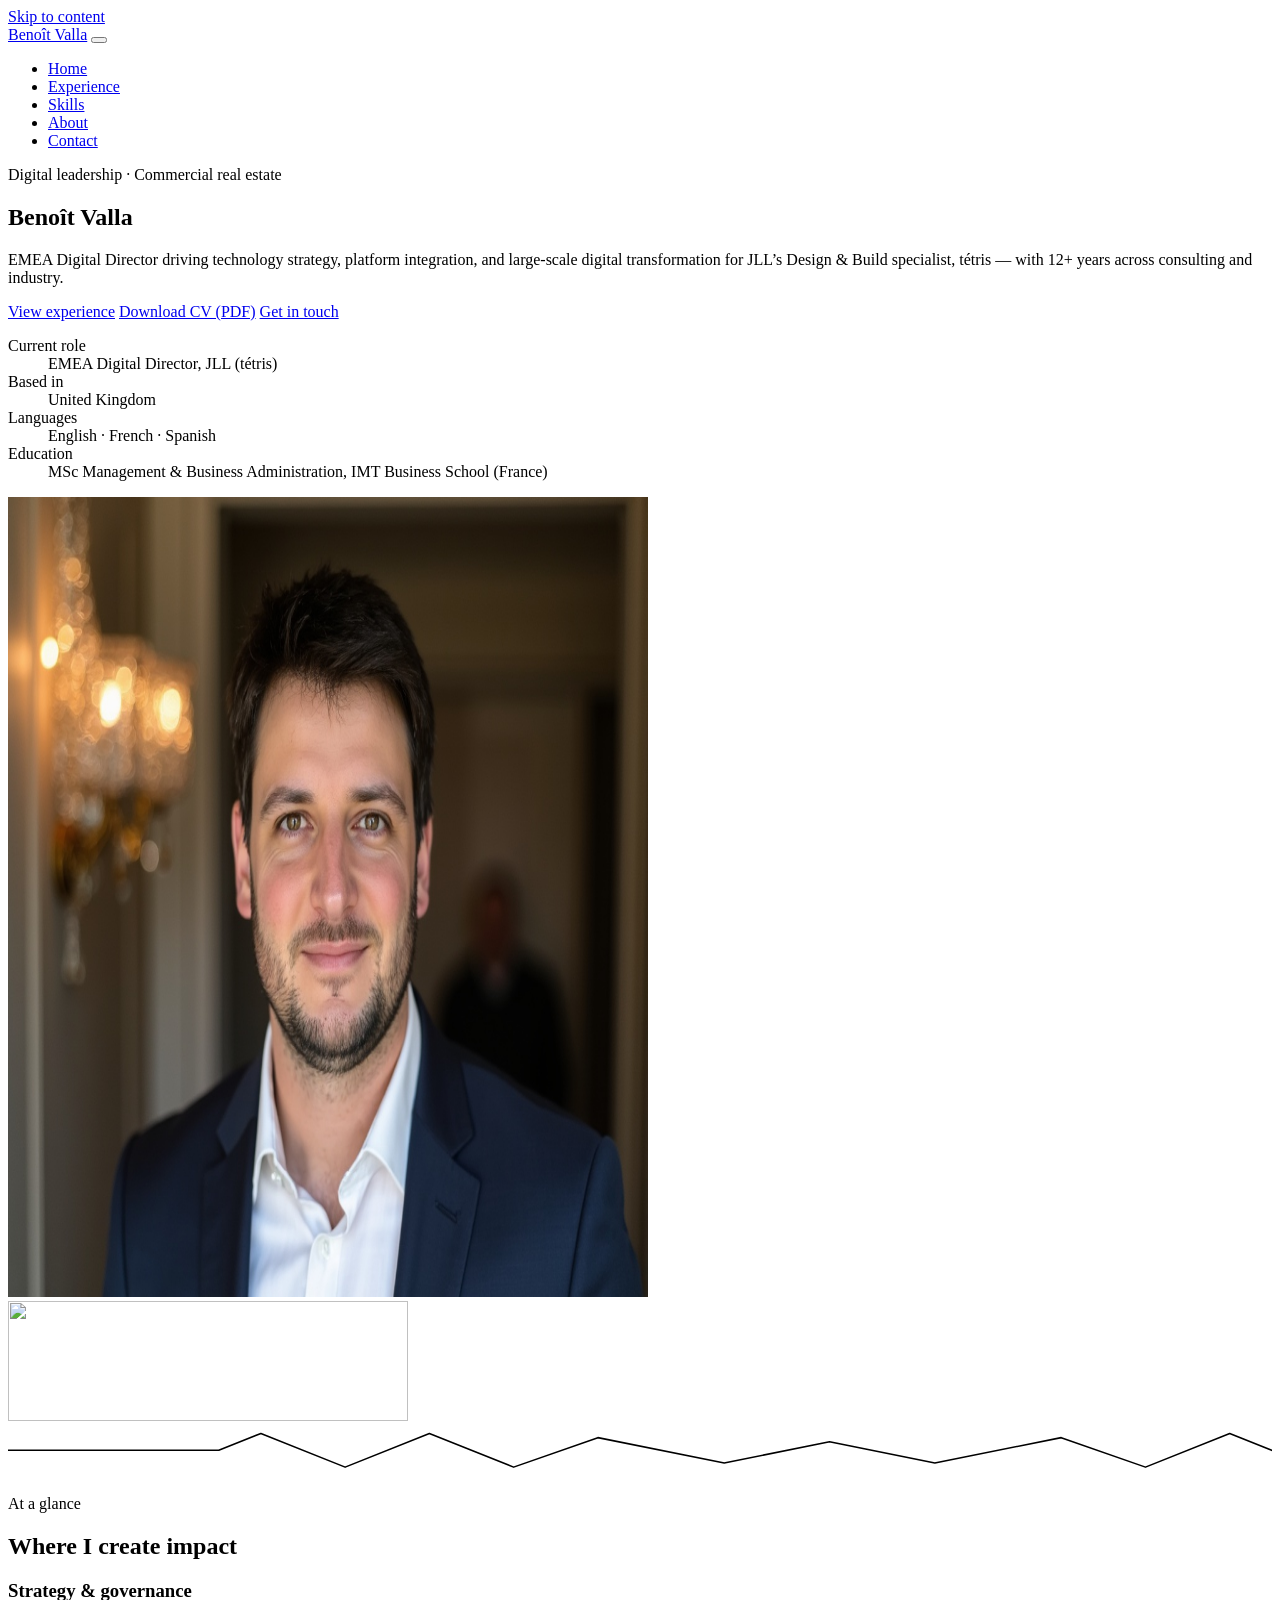
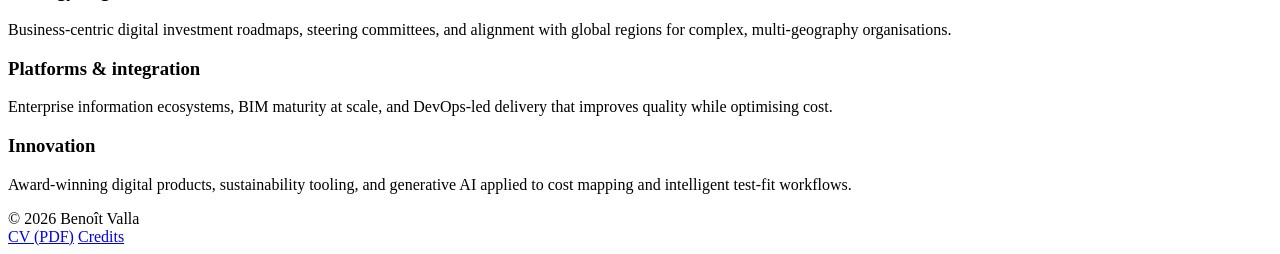
==== index.html @ 5959d17b "Add files via upload" ====
<!DOCTYPE html>
<html lang="en">
  <head>
    <meta charset="utf-8" />
    <meta name="viewport" content="width=device-width, initial-scale=1" />
    <title>Benoît Valla — EMEA Digital Director &amp; technology leader</title>
    <meta
      name="description"
      content="Senior digital transformation and technology leader. EMEA Digital Director at JLL (tétris). Strategy, BIM, GenAI, and enterprise programmes."
    />
    <link rel="preconnect" href="https://fonts.googleapis.com" />
    <link rel="preconnect" href="https://fonts.gstatic.com" crossorigin />
    <link
      href="https://fonts.googleapis.com/css2?family=Fraunces:opsz,wght@9..144,500;9..144,600&amp;family=Outfit:wght@400;500;600;700&amp;display=swap"
      rel="stylesheet"
    />
    <link rel="stylesheet" href="css/styles.css" />
  </head>
  <body>
    <a class="skip-link" href="#main">Skip to content</a>
    <header class="site-header">
      <div class="header-inner">
        <a class="logo" href="index.html">Benoît Valla</a>
        <button
          type="button"
          class="nav-toggle"
          aria-expanded="false"
          aria-controls="site-nav"
          aria-label="Open menu"
        >
          <span class="bar" aria-hidden="true"></span>
        </button>
        <nav id="site-nav" class="site-nav" aria-label="Primary">
          <ul>
            <li><a href="index.html" aria-current="page">Home</a></li>
            <li><a href="experience.html">Experience</a></li>
            <li><a href="skills.html">Skills</a></li>
            <li><a href="about.html">About</a></li>
            <li><a href="contact.html">Contact</a></li>
          </ul>
        </nav>
      </div>
    </header>

    <main id="main">
      <section class="hero wrap">
        <div class="hero-grid">
          <div>
            <p class="hero-eyebrow">Digital leadership · Commercial real estate</p>
            <h1>Benoît Valla</h1>
            <p class="hero-lead">
              EMEA Digital Director driving technology strategy, platform integration, and
              large-scale digital transformation for JLL&rsquo;s Design &amp; Build specialist,
              tétris — with 12+ years across consulting and industry.
            </p>
            <div class="hero-actions">
              <a class="btn btn-primary" href="experience.html">View experience</a>
              <a class="btn btn-secondary" href="assets/Benoit-Valla-CV.pdf" download
                >Download CV (PDF)</a
              >
              <a class="btn btn-secondary" href="contact.html">Get in touch</a>
            </div>
            <dl class="hero-meta">
              <div>
                <dt>Current role</dt>
                <dd>EMEA Digital Director, JLL (tétris)</dd>
              </div>
              <div>
                <dt>Based in</dt>
                <dd>United Kingdom</dd>
              </div>
              <div class="hero-meta-split">
                <div>
                  <dt>Languages</dt>
                  <dd>English · French · Spanish</dd>
                </div>
                <div>
                  <dt>Education</dt>
                  <dd>
                    MSc Management &amp; Business Administration, IMT Business School (France)
                  </dd>
                </div>
              </div>
            </dl>
          </div>
          <div class="hero-visual">
            <div class="hero-blob" aria-hidden="true"></div>
            <div class="hero-photo-frame">
              <img
                src="headshot_71.jpg"
                width="640"
                height="800"
                alt="Professional portrait of Benoît Valla in a navy blazer and white shirt."
              />
            </div>
          </div>
        </div>
      </section>

      <div class="section-illu wrap" aria-hidden="true">
        <img
          class="section-illu-img"
          src="assets/illustrations/wave-grid.svg"
          width="400"
          height="120"
          alt=""
        />
      </div>

      <div class="divider-illustration" aria-hidden="true">
        <svg viewBox="0 0 1200 48" fill="none" xmlns="http://www.w3.org/2000/svg">
          <path
            d="M0 24h200l40-16 80 32 80-32 80 32 80-28 120 24 100-20 100 20 120-24 80 28 80-32 80 32 80-32 40 16h200"
            stroke="currentColor"
            stroke-width="1.5"
            stroke-linecap="round"
            stroke-linejoin="round"
          />
        </svg>
      </div>

      <section class="section wrap" aria-labelledby="highlights-heading">
        <div class="section-header">
          <p class="section-kicker">At a glance</p>
          <h2 id="highlights-heading">Where I create impact</h2>
        </div>
        <div class="card-grid cols-3">
          <article class="card">
            <h3>Strategy &amp; governance</h3>
            <p>
              Business-centric digital investment roadmaps, steering committees, and alignment
              with global regions for complex, multi-geography organisations.
            </p>
          </article>
          <article class="card">
            <h3>Platforms &amp; integration</h3>
            <p>
              Enterprise information ecosystems, BIM maturity at scale, and DevOps-led delivery
              that improves quality while optimising cost.
            </p>
          </article>
          <article class="card">
            <h3>Innovation</h3>
            <p>
              Award-winning digital products, sustainability tooling, and generative AI applied to
              cost mapping and intelligent test-fit workflows.
            </p>
          </article>
        </div>
      </section>
    </main>

    <footer class="site-footer">
      <div class="footer-inner">
        <span>&copy; <span id="y"></span> Benoît Valla</span>
        <nav class="footer-links" aria-label="Footer">
          <a href="assets/Benoit-Valla-CV.pdf" download>CV (PDF)</a>
          <a href="credits.html">Credits</a>
        </nav>
      </div>
    </footer>
    <script>
      document.getElementById("y").textContent = new Date().getFullYear();
    </script>
    <script src="js/main.js"></script>
  </body>
</html>
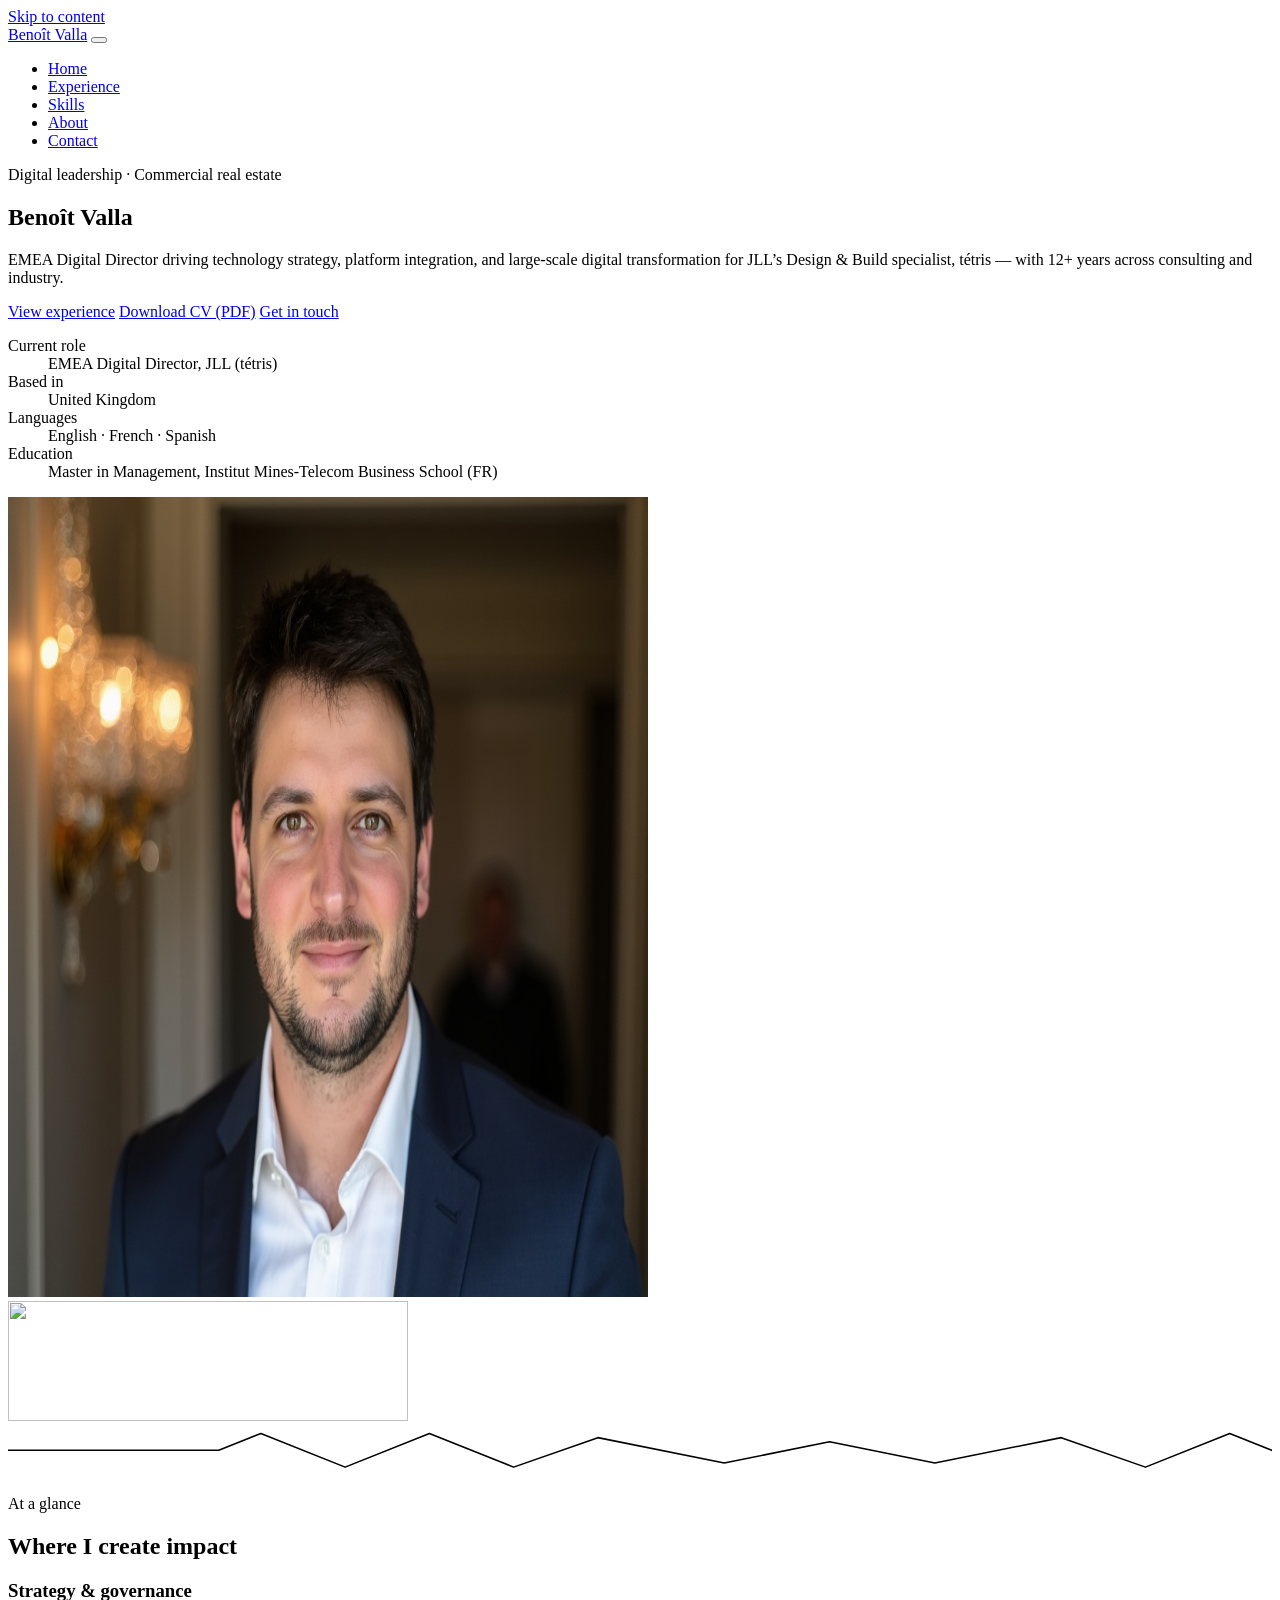
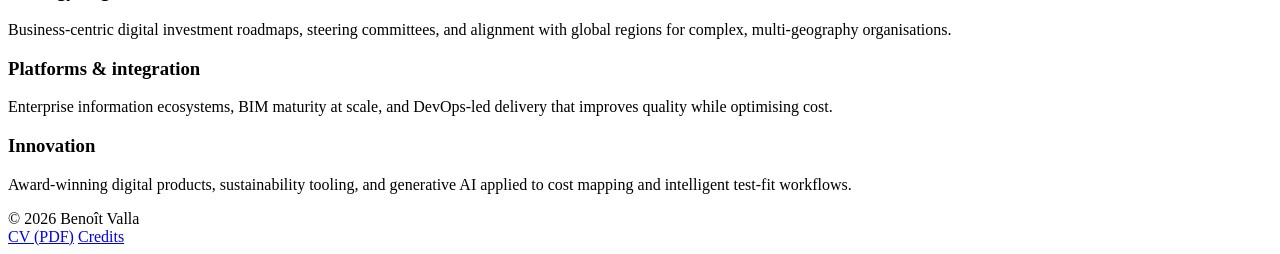
==== commit eef1098d: "Add files via upload" ====
--- a/index.html
+++ b/index.html
@@ -77,7 +77,7 @@
                 <div>
                   <dt>Education</dt>
                   <dd>
-                    MSc Management &amp; Business Administration, IMT Business School (France)
+                    Master in Management,<span class="hero-meta-school"> Institut Mines-Telecom Business School (FR)</span>
                   </dd>
                 </div>
               </div>
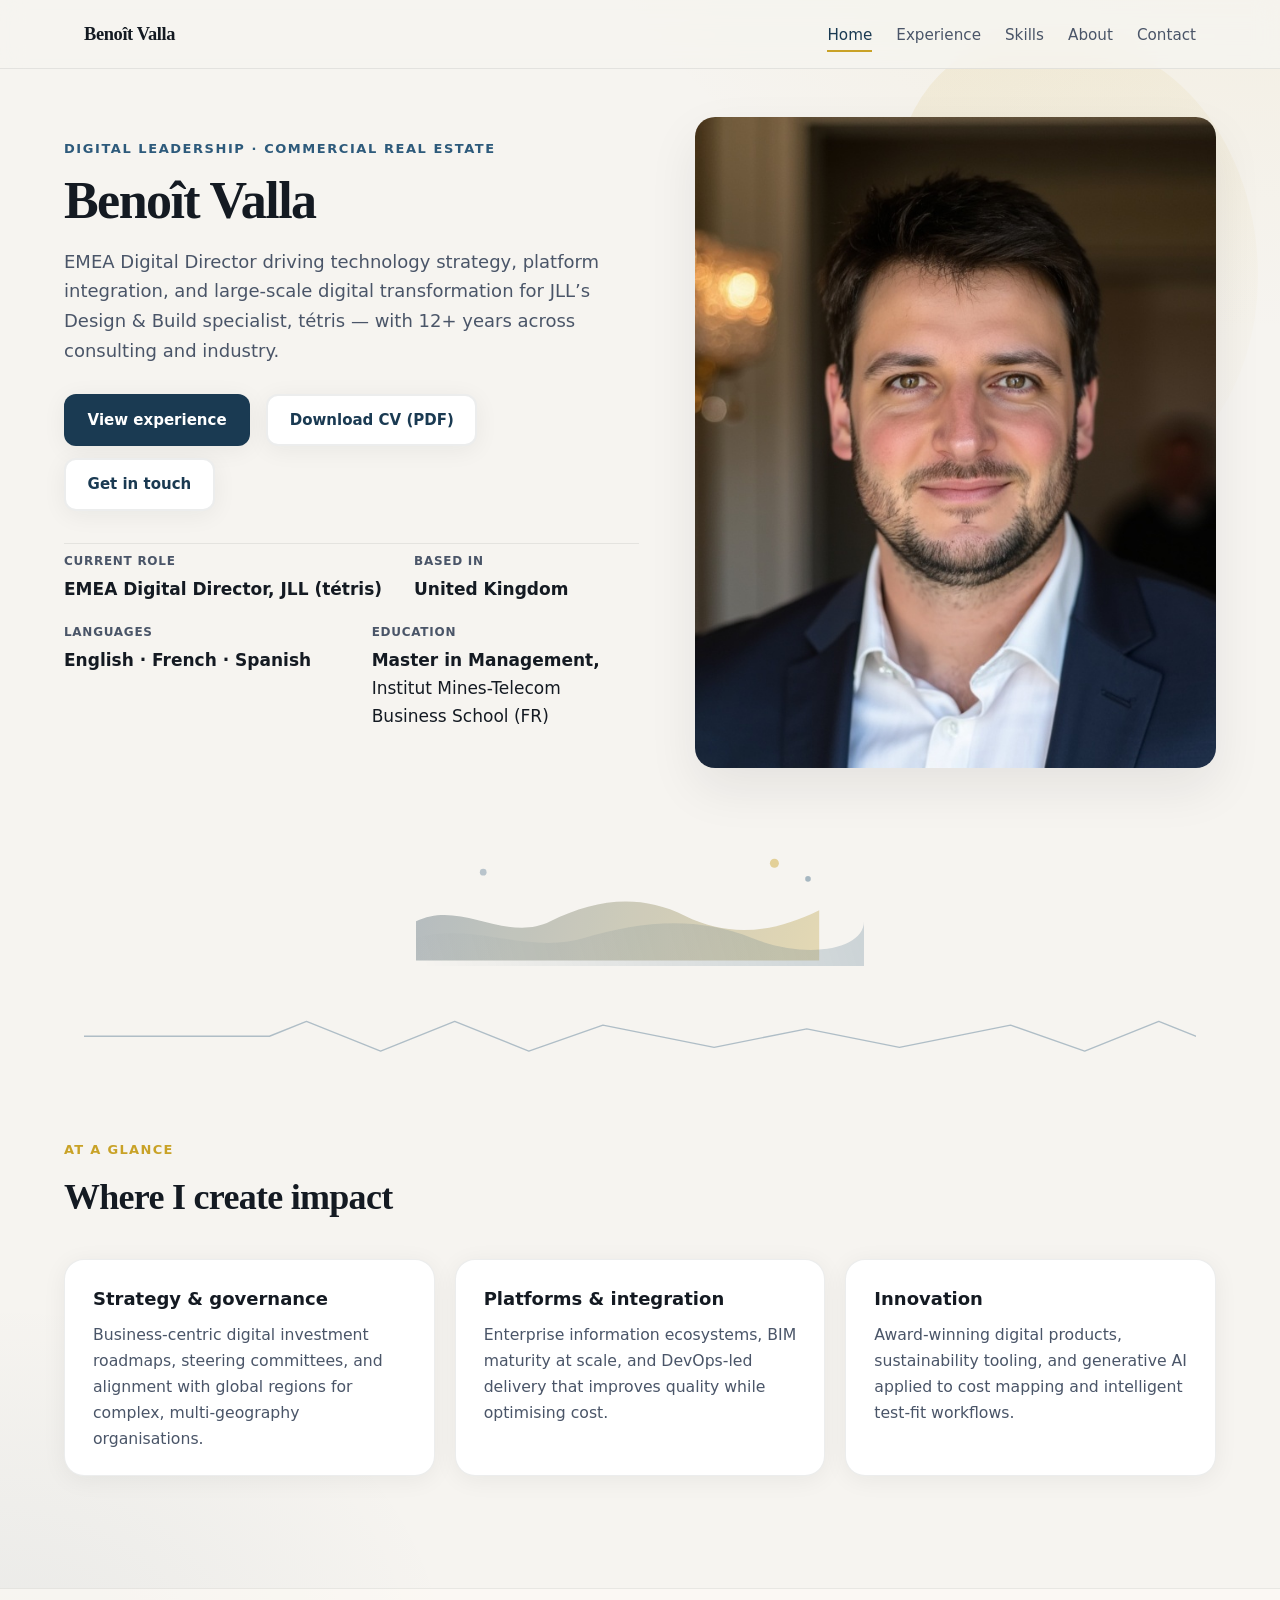
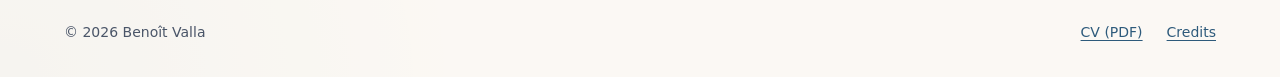
==== commit b78fa9ec: "Site: HTML, CSS, JS, assets, CNAME for GitHub Pages (www) Made-with: Cursor" ====
--- a/index.html
+++ b/index.html
@@ -1,167 +1,167 @@
-<!DOCTYPE html>
-<html lang="en">
-  <head>
-    <meta charset="utf-8" />
-    <meta name="viewport" content="width=device-width, initial-scale=1" />
-    <title>Benoît Valla — EMEA Digital Director &amp; technology leader</title>
-    <meta
-      name="description"
-      content="Senior digital transformation and technology leader. EMEA Digital Director at JLL (tétris). Strategy, BIM, GenAI, and enterprise programmes."
-    />
-    <link rel="preconnect" href="https://fonts.googleapis.com" />
-    <link rel="preconnect" href="https://fonts.gstatic.com" crossorigin />
-    <link
-      href="https://fonts.googleapis.com/css2?family=Fraunces:opsz,wght@9..144,500;9..144,600&amp;family=Outfit:wght@400;500;600;700&amp;display=swap"
-      rel="stylesheet"
-    />
-    <link rel="stylesheet" href="css/styles.css" />
-  </head>
-  <body>
-    <a class="skip-link" href="#main">Skip to content</a>
-    <header class="site-header">
-      <div class="header-inner">
-        <a class="logo" href="index.html">Benoît Valla</a>
-        <button
-          type="button"
-          class="nav-toggle"
-          aria-expanded="false"
-          aria-controls="site-nav"
-          aria-label="Open menu"
-        >
-          <span class="bar" aria-hidden="true"></span>
-        </button>
-        <nav id="site-nav" class="site-nav" aria-label="Primary">
-          <ul>
-            <li><a href="index.html" aria-current="page">Home</a></li>
-            <li><a href="experience.html">Experience</a></li>
-            <li><a href="skills.html">Skills</a></li>
-            <li><a href="about.html">About</a></li>
-            <li><a href="contact.html">Contact</a></li>
-          </ul>
-        </nav>
-      </div>
-    </header>
-
-    <main id="main">
-      <section class="hero wrap">
-        <div class="hero-grid">
-          <div>
-            <p class="hero-eyebrow">Digital leadership · Commercial real estate</p>
-            <h1>Benoît Valla</h1>
-            <p class="hero-lead">
-              EMEA Digital Director driving technology strategy, platform integration, and
-              large-scale digital transformation for JLL&rsquo;s Design &amp; Build specialist,
-              tétris — with 12+ years across consulting and industry.
-            </p>
-            <div class="hero-actions">
-              <a class="btn btn-primary" href="experience.html">View experience</a>
-              <a class="btn btn-secondary" href="assets/Benoit-Valla-CV.pdf" download
-                >Download CV (PDF)</a
-              >
-              <a class="btn btn-secondary" href="contact.html">Get in touch</a>
-            </div>
-            <dl class="hero-meta">
-              <div>
-                <dt>Current role</dt>
-                <dd>EMEA Digital Director, JLL (tétris)</dd>
-              </div>
-              <div>
-                <dt>Based in</dt>
-                <dd>United Kingdom</dd>
-              </div>
-              <div class="hero-meta-split">
-                <div>
-                  <dt>Languages</dt>
-                  <dd>English · French · Spanish</dd>
-                </div>
-                <div>
-                  <dt>Education</dt>
-                  <dd>
-                    Master in Management,<span class="hero-meta-school"> Institut Mines-Telecom Business School (FR)</span>
-                  </dd>
-                </div>
-              </div>
-            </dl>
-          </div>
-          <div class="hero-visual">
-            <div class="hero-blob" aria-hidden="true"></div>
-            <div class="hero-photo-frame">
-              <img
-                src="headshot_71.jpg"
-                width="640"
-                height="800"
-                alt="Professional portrait of Benoît Valla in a navy blazer and white shirt."
-              />
-            </div>
-          </div>
-        </div>
-      </section>
-
-      <div class="section-illu wrap" aria-hidden="true">
-        <img
-          class="section-illu-img"
-          src="assets/illustrations/wave-grid.svg"
-          width="400"
-          height="120"
-          alt=""
-        />
-      </div>
-
-      <div class="divider-illustration" aria-hidden="true">
-        <svg viewBox="0 0 1200 48" fill="none" xmlns="http://www.w3.org/2000/svg">
-          <path
-            d="M0 24h200l40-16 80 32 80-32 80 32 80-28 120 24 100-20 100 20 120-24 80 28 80-32 80 32 80-32 40 16h200"
-            stroke="currentColor"
-            stroke-width="1.5"
-            stroke-linecap="round"
-            stroke-linejoin="round"
-          />
-        </svg>
-      </div>
-
-      <section class="section wrap" aria-labelledby="highlights-heading">
-        <div class="section-header">
-          <p class="section-kicker">At a glance</p>
-          <h2 id="highlights-heading">Where I create impact</h2>
-        </div>
-        <div class="card-grid cols-3">
-          <article class="card">
-            <h3>Strategy &amp; governance</h3>
-            <p>
-              Business-centric digital investment roadmaps, steering committees, and alignment
-              with global regions for complex, multi-geography organisations.
-            </p>
-          </article>
-          <article class="card">
-            <h3>Platforms &amp; integration</h3>
-            <p>
-              Enterprise information ecosystems, BIM maturity at scale, and DevOps-led delivery
-              that improves quality while optimising cost.
-            </p>
-          </article>
-          <article class="card">
-            <h3>Innovation</h3>
-            <p>
-              Award-winning digital products, sustainability tooling, and generative AI applied to
-              cost mapping and intelligent test-fit workflows.
-            </p>
-          </article>
-        </div>
-      </section>
-    </main>
-
-    <footer class="site-footer">
-      <div class="footer-inner">
-        <span>&copy; <span id="y"></span> Benoît Valla</span>
-        <nav class="footer-links" aria-label="Footer">
-          <a href="assets/Benoit-Valla-CV.pdf" download>CV (PDF)</a>
-          <a href="credits.html">Credits</a>
-        </nav>
-      </div>
-    </footer>
-    <script>
-      document.getElementById("y").textContent = new Date().getFullYear();
-    </script>
-    <script src="js/main.js"></script>
-  </body>
-</html>
+<!DOCTYPE html>
+<html lang="en">
+  <head>
+    <meta charset="utf-8" />
+    <meta name="viewport" content="width=device-width, initial-scale=1" />
+    <title>Benoît Valla — EMEA Digital Director &amp; technology leader</title>
+    <meta
+      name="description"
+      content="Senior digital transformation and technology leader. EMEA Digital Director at JLL (tétris). Strategy, BIM, GenAI, and enterprise programmes."
+    />
+    <link rel="preconnect" href="https://fonts.googleapis.com" />
+    <link rel="preconnect" href="https://fonts.gstatic.com" crossorigin />
+    <link
+      href="https://fonts.googleapis.com/css2?family=Fraunces:opsz,wght@9..144,500;9..144,600&amp;family=Outfit:wght@400;500;600;700&amp;display=swap"
+      rel="stylesheet"
+    />
+    <link rel="stylesheet" href="css/styles.css" />
+  </head>
+  <body>
+    <a class="skip-link" href="#main">Skip to content</a>
+    <header class="site-header">
+      <div class="header-inner">
+        <a class="logo" href="index.html">Benoît Valla</a>
+        <button
+          type="button"
+          class="nav-toggle"
+          aria-expanded="false"
+          aria-controls="site-nav"
+          aria-label="Open menu"
+        >
+          <span class="bar" aria-hidden="true"></span>
+        </button>
+        <nav id="site-nav" class="site-nav" aria-label="Primary">
+          <ul>
+            <li><a href="index.html" aria-current="page">Home</a></li>
+            <li><a href="experience.html">Experience</a></li>
+            <li><a href="skills.html">Skills</a></li>
+            <li><a href="about.html">About</a></li>
+            <li><a href="contact.html">Contact</a></li>
+          </ul>
+        </nav>
+      </div>
+    </header>
+
+    <main id="main">
+      <section class="hero wrap">
+        <div class="hero-grid">
+          <div>
+            <p class="hero-eyebrow">Digital leadership · Commercial real estate</p>
+            <h1>Benoît Valla</h1>
+            <p class="hero-lead">
+              EMEA Digital Director driving technology strategy, platform integration, and
+              large-scale digital transformation for JLL&rsquo;s Design &amp; Build specialist,
+              tétris — with 12+ years across consulting and industry.
+            </p>
+            <div class="hero-actions">
+              <a class="btn btn-primary" href="experience.html">View experience</a>
+              <a class="btn btn-secondary" href="assets/Benoit-Valla-CV.pdf" download
+                >Download CV (PDF)</a
+              >
+              <a class="btn btn-secondary" href="contact.html">Get in touch</a>
+            </div>
+            <dl class="hero-meta">
+              <div>
+                <dt>Current role</dt>
+                <dd>EMEA Digital Director, JLL (tétris)</dd>
+              </div>
+              <div>
+                <dt>Based in</dt>
+                <dd>United Kingdom</dd>
+              </div>
+              <div class="hero-meta-split">
+                <div>
+                  <dt>Languages</dt>
+                  <dd>English · French · Spanish</dd>
+                </div>
+                <div>
+                  <dt>Education</dt>
+                  <dd>
+                    Master in Management,<span class="hero-meta-school"> Institut Mines-Telecom Business School (FR)</span>
+                  </dd>
+                </div>
+              </div>
+            </dl>
+          </div>
+          <div class="hero-visual">
+            <div class="hero-blob" aria-hidden="true"></div>
+            <div class="hero-photo-frame">
+              <img
+                src="headshot_71.jpg"
+                width="640"
+                height="800"
+                alt="Professional portrait of Benoît Valla in a navy blazer and white shirt."
+              />
+            </div>
+          </div>
+        </div>
+      </section>
+
+      <div class="section-illu wrap" aria-hidden="true">
+        <img
+          class="section-illu-img"
+          src="assets/illustrations/wave-grid.svg"
+          width="400"
+          height="120"
+          alt=""
+        />
+      </div>
+
+      <div class="divider-illustration" aria-hidden="true">
+        <svg viewBox="0 0 1200 48" fill="none" xmlns="http://www.w3.org/2000/svg">
+          <path
+            d="M0 24h200l40-16 80 32 80-32 80 32 80-28 120 24 100-20 100 20 120-24 80 28 80-32 80 32 80-32 40 16h200"
+            stroke="currentColor"
+            stroke-width="1.5"
+            stroke-linecap="round"
+            stroke-linejoin="round"
+          />
+        </svg>
+      </div>
+
+      <section class="section wrap" aria-labelledby="highlights-heading">
+        <div class="section-header">
+          <p class="section-kicker">At a glance</p>
+          <h2 id="highlights-heading">Where I create impact</h2>
+        </div>
+        <div class="card-grid cols-3">
+          <article class="card">
+            <h3>Strategy &amp; governance</h3>
+            <p>
+              Business-centric digital investment roadmaps, steering committees, and alignment
+              with global regions for complex, multi-geography organisations.
+            </p>
+          </article>
+          <article class="card">
+            <h3>Platforms &amp; integration</h3>
+            <p>
+              Enterprise information ecosystems, BIM maturity at scale, and DevOps-led delivery
+              that improves quality while optimising cost.
+            </p>
+          </article>
+          <article class="card">
+            <h3>Innovation</h3>
+            <p>
+              Award-winning digital products, sustainability tooling, and generative AI applied to
+              cost mapping and intelligent test-fit workflows.
+            </p>
+          </article>
+        </div>
+      </section>
+    </main>
+
+    <footer class="site-footer">
+      <div class="footer-inner">
+        <span>&copy; <span id="y"></span> Benoît Valla</span>
+        <nav class="footer-links" aria-label="Footer">
+          <a href="assets/Benoit-Valla-CV.pdf" download>CV (PDF)</a>
+          <a href="credits.html">Credits</a>
+        </nav>
+      </div>
+    </footer>
+    <script>
+      document.getElementById("y").textContent = new Date().getFullYear();
+    </script>
+    <script src="js/main.js"></script>
+  </body>
+</html>
--- a/css/styles.css
+++ b/css/styles.css
@@ -0,0 +1,1010 @@
+/* Benoit Valla — professional site */
+:root {
+  --bg: #f6f4f0;
+  --bg-elevated: #fffcf7;
+  --surface: #ffffff;
+  --text: #141a22;
+  --text-muted: #4a5568;
+  --accent: #1a3a52;
+  --accent-soft: #2d5a7b;
+  --warm: #c9a227;
+  --warm-soft: rgba(201, 162, 39, 0.12);
+  --border: rgba(20, 26, 34, 0.08);
+  --shadow: 0 4px 24px rgba(20, 26, 34, 0.06);
+  --shadow-lg: 0 20px 50px rgba(20, 26, 34, 0.08);
+  --radius: 12px;
+  --radius-lg: 20px;
+  --font-sans: "Outfit", system-ui, sans-serif;
+  --font-display: "Fraunces", Georgia, serif;
+  --header-h: 4.25rem;
+  --max: 72rem;
+  --ease: cubic-bezier(0.22, 1, 0.36, 1);
+}
+
+*,
+*::before,
+*::after {
+  box-sizing: border-box;
+}
+
+html {
+  scroll-behavior: smooth;
+}
+
+@media (prefers-reduced-motion: reduce) {
+  html {
+    scroll-behavior: auto;
+  }
+
+  *,
+  *::before,
+  *::after {
+    animation-duration: 0.01ms !important;
+    animation-iteration-count: 1 !important;
+    transition-duration: 0.01ms !important;
+  }
+}
+
+body {
+  margin: 0;
+  font-family: var(--font-sans);
+  font-size: 1.0625rem;
+  line-height: 1.65;
+  color: var(--text);
+  background: var(--bg);
+  background-image:
+    radial-gradient(ellipse 120% 80% at 100% -20%, var(--warm-soft), transparent 50%),
+    radial-gradient(ellipse 80% 50% at 0% 100%, rgba(26, 58, 82, 0.06), transparent 45%);
+  min-height: 100vh;
+  display: flex;
+  flex-direction: column;
+}
+
+img {
+  max-width: 100%;
+  height: auto;
+  display: block;
+}
+
+a {
+  color: var(--accent-soft);
+  text-decoration-thickness: 1px;
+  text-underline-offset: 0.2em;
+  transition: color 0.2s var(--ease);
+}
+
+a:hover {
+  color: var(--accent);
+}
+
+a:focus-visible {
+  outline: 2px solid var(--warm);
+  outline-offset: 3px;
+}
+
+.skip-link {
+  position: absolute;
+  left: -9999px;
+  top: 0;
+  z-index: 1000;
+  padding: 0.75rem 1.25rem;
+  background: var(--accent);
+  color: #fff;
+  font-weight: 600;
+  text-decoration: none;
+  border-radius: 0 0 var(--radius) 0;
+}
+
+.skip-link:focus {
+  left: 0;
+}
+
+.visually-hidden {
+  position: absolute;
+  width: 1px;
+  height: 1px;
+  padding: 0;
+  margin: -1px;
+  overflow: hidden;
+  clip: rect(0, 0, 0, 0);
+  white-space: nowrap;
+  border: 0;
+}
+
+.site-header {
+  position: sticky;
+  top: 0;
+  z-index: 100;
+  background: rgba(246, 244, 240, 0.82);
+  backdrop-filter: blur(12px);
+  -webkit-backdrop-filter: blur(12px);
+  border-bottom: 1px solid var(--border);
+}
+
+.header-inner {
+  max-width: var(--max);
+  margin: 0 auto;
+  padding: 0 1.25rem;
+  height: var(--header-h);
+  display: flex;
+  align-items: center;
+  justify-content: space-between;
+  gap: 1rem;
+}
+
+.logo {
+  font-family: var(--font-display);
+  font-weight: 600;
+  font-size: 1.15rem;
+  color: var(--text);
+  text-decoration: none;
+  letter-spacing: -0.02em;
+}
+
+.logo:hover {
+  color: var(--accent);
+}
+
+.nav-toggle {
+  display: none;
+  align-items: center;
+  justify-content: center;
+  width: 2.75rem;
+  height: 2.75rem;
+  padding: 0;
+  border: 1px solid var(--border);
+  border-radius: var(--radius);
+  background: var(--surface);
+  cursor: pointer;
+}
+
+.nav-toggle .bar {
+  display: block;
+  width: 1.25rem;
+  height: 2px;
+  background: var(--text);
+  position: relative;
+}
+
+.nav-toggle .bar::before,
+.nav-toggle .bar::after {
+  content: "";
+  position: absolute;
+  left: 0;
+  width: 100%;
+  height: 2px;
+  background: var(--text);
+  transition: transform 0.2s var(--ease);
+}
+
+.nav-toggle .bar::before {
+  top: -6px;
+}
+
+.nav-toggle .bar::after {
+  top: 6px;
+}
+
+.nav-toggle[aria-expanded="true"] .bar {
+  background: transparent;
+}
+
+.nav-toggle[aria-expanded="true"] .bar::before {
+  transform: translateY(6px) rotate(45deg);
+}
+
+.nav-toggle[aria-expanded="true"] .bar::after {
+  transform: translateY(-6px) rotate(-45deg);
+}
+
+.site-nav ul {
+  list-style: none;
+  margin: 0;
+  padding: 0;
+  display: flex;
+  flex-wrap: wrap;
+  gap: 0.25rem 1.5rem;
+  align-items: center;
+}
+
+.site-nav a {
+  color: var(--text-muted);
+  text-decoration: none;
+  font-weight: 500;
+  font-size: 0.95rem;
+  padding: 0.35rem 0;
+  border-bottom: 2px solid transparent;
+  transition: color 0.2s var(--ease), border-color 0.2s var(--ease);
+}
+
+.site-nav a:hover {
+  color: var(--text);
+}
+
+.site-nav a[aria-current="page"] {
+  color: var(--accent);
+  border-bottom-color: var(--warm);
+}
+
+main {
+  flex: 1;
+  padding-bottom: 4rem;
+}
+
+.wrap {
+  max-width: var(--max);
+  margin: 0 auto;
+  padding: 0 1.25rem;
+}
+
+.hero {
+  padding: 3rem 0 4rem;
+}
+
+.hero-grid {
+  display: grid;
+  grid-template-columns: 1fr;
+  gap: 2.5rem;
+  align-items: center;
+}
+
+@media (min-width: 900px) {
+  .hero-grid {
+    grid-template-columns: 1.05fr 0.95fr;
+    gap: 3.5rem;
+  }
+}
+
+.hero-eyebrow {
+  font-size: 0.8125rem;
+  font-weight: 600;
+  letter-spacing: 0.12em;
+  text-transform: uppercase;
+  color: var(--accent-soft);
+  margin: 0 0 0.75rem;
+}
+
+.hero h1 {
+  font-family: var(--font-display);
+  font-weight: 600;
+  font-size: clamp(2.25rem, 5vw, 3.25rem);
+  line-height: 1.15;
+  letter-spacing: -0.03em;
+  margin: 0 0 1rem;
+  color: var(--text);
+}
+
+.hero-lead {
+  font-size: 1.125rem;
+  color: var(--text-muted);
+  margin: 0 0 1.75rem;
+  max-width: 36rem;
+}
+
+.hero-actions {
+  display: flex;
+  flex-wrap: wrap;
+  gap: 0.75rem 1rem;
+  margin-bottom: 2rem;
+}
+
+.btn {
+  display: inline-flex;
+  align-items: center;
+  justify-content: center;
+  gap: 0.5rem;
+  padding: 0.75rem 1.35rem;
+  font-family: var(--font-sans);
+  font-weight: 600;
+  font-size: 0.9375rem;
+  text-decoration: none;
+  border-radius: var(--radius);
+  border: 2px solid transparent;
+  cursor: pointer;
+  transition: transform 0.2s var(--ease), box-shadow 0.2s var(--ease), background 0.2s var(--ease);
+}
+
+.btn:focus-visible {
+  outline: 2px solid var(--warm);
+  outline-offset: 3px;
+}
+
+.btn-primary {
+  background: var(--accent);
+  color: #fff;
+  box-shadow: var(--shadow);
+}
+
+.btn-primary:hover {
+  background: var(--accent-soft);
+  color: #fff;
+  transform: translateY(-1px);
+}
+
+.btn-secondary {
+  background: var(--surface);
+  color: var(--accent);
+  border-color: var(--border);
+  box-shadow: var(--shadow);
+}
+
+.btn-secondary:hover {
+  border-color: var(--accent-soft);
+  transform: translateY(-1px);
+}
+
+.hero-meta {
+  display: flex;
+  flex-wrap: wrap;
+  gap: 1.25rem 2rem;
+  padding-top: 0.5rem;
+  border-top: 1px solid var(--border);
+}
+
+.hero-meta dt {
+  font-size: 0.75rem;
+  font-weight: 600;
+  letter-spacing: 0.06em;
+  text-transform: uppercase;
+  color: var(--text-muted);
+  margin: 0;
+}
+
+.hero-meta dd {
+  margin: 0.2rem 0 0;
+  font-weight: 600;
+  color: var(--text);
+}
+
+.hero-meta dd .hero-meta-school {
+  font-weight: 400;
+}
+
+.hero-meta-split {
+  display: flex;
+  flex-wrap: wrap;
+  gap: 1.25rem 2.5rem;
+  flex: 1 1 100%;
+  align-items: flex-start;
+}
+
+.hero-meta-split > div {
+  flex: 1 1 12rem;
+  min-width: min(100%, 11rem);
+}
+
+.hero-visual {
+  position: relative;
+  justify-self: center;
+  max-width: 22rem;
+}
+
+@media (min-width: 900px) {
+  .hero-visual {
+    justify-self: end;
+    max-width: none;
+  }
+}
+
+.hero-photo-frame {
+  position: relative;
+  border-radius: var(--radius-lg);
+  overflow: hidden;
+  box-shadow: var(--shadow-lg);
+  background: var(--surface);
+}
+
+.hero-photo-frame img {
+  width: 100%;
+  aspect-ratio: 4 / 5;
+  object-fit: cover;
+  object-position: center 15%;
+}
+
+.hero-blob {
+  position: absolute;
+  inset: -12% -8% auto auto;
+  width: 70%;
+  height: 70%;
+  background: linear-gradient(135deg, var(--warm-soft), transparent);
+  border-radius: 40% 60% 55% 45%;
+  z-index: -1;
+  opacity: 0.9;
+}
+
+.section {
+  padding: 3rem 0;
+}
+
+.section-header {
+  margin-bottom: 2rem;
+}
+
+.section-kicker {
+  font-size: 0.8125rem;
+  font-weight: 600;
+  letter-spacing: 0.1em;
+  text-transform: uppercase;
+  color: var(--warm);
+  margin: 0 0 0.5rem;
+}
+
+.section h2 {
+  font-family: var(--font-display);
+  font-size: clamp(1.75rem, 3vw, 2.25rem);
+  font-weight: 600;
+  letter-spacing: -0.02em;
+  margin: 0;
+  color: var(--text);
+}
+
+.card-grid {
+  display: grid;
+  gap: 1.25rem;
+}
+
+@media (min-width: 640px) {
+  .card-grid.cols-2 {
+    grid-template-columns: repeat(2, 1fr);
+  }
+
+  .card-grid.cols-3 {
+    grid-template-columns: repeat(3, 1fr);
+  }
+}
+
+.card {
+  background: var(--surface);
+  border: 1px solid var(--border);
+  border-radius: var(--radius-lg);
+  padding: 1.5rem 1.75rem;
+  box-shadow: var(--shadow);
+  transition: box-shadow 0.25s var(--ease), transform 0.25s var(--ease);
+}
+
+.card:hover {
+  box-shadow: var(--shadow-lg);
+  transform: translateY(-2px);
+}
+
+.card h3 {
+  font-size: 1.125rem;
+  font-weight: 700;
+  margin: 0 0 0.5rem;
+  color: var(--text);
+}
+
+.card p {
+  margin: 0;
+  color: var(--text-muted);
+  font-size: 0.98rem;
+}
+
+.card p + p {
+  margin-top: 0.5rem;
+}
+
+.divider-illustration {
+  max-width: var(--max);
+  margin: 2rem auto;
+  padding: 0 1.25rem;
+  color: var(--accent-soft);
+  opacity: 0.35;
+}
+
+.divider-illustration svg {
+  width: 100%;
+  height: auto;
+  display: block;
+}
+
+.timeline {
+  position: relative;
+  padding-left: 0;
+  list-style: none;
+  margin: 0;
+}
+
+.timeline-item {
+  position: relative;
+  padding-left: 1.75rem;
+  padding-bottom: 2.5rem;
+  border-left: 2px solid var(--border);
+  margin-left: 0.5rem;
+}
+
+.timeline-item:last-child {
+  border-left-color: transparent;
+  padding-bottom: 0;
+}
+
+.timeline-item::before {
+  content: "";
+  position: absolute;
+  left: -7px;
+  top: 0.35rem;
+  width: 12px;
+  height: 12px;
+  border-radius: 50%;
+  background: var(--surface);
+  border: 2px solid var(--warm);
+  box-shadow: 0 0 0 4px var(--bg);
+}
+
+.timeline-role {
+  font-family: var(--font-display);
+  font-size: 1.25rem;
+  font-weight: 600;
+  margin: 0 0 0.25rem;
+  color: var(--text);
+}
+
+.timeline-meta {
+  font-size: 0.9rem;
+  color: var(--text-muted);
+  margin: 0 0 1rem;
+}
+
+.timeline-bullets {
+  margin: 0;
+  padding-left: 1.15rem;
+  color: var(--text-muted);
+  font-size: 0.98rem;
+}
+
+.timeline-bullets li {
+  margin-bottom: 0.5rem;
+}
+
+.timeline-bullets li:last-child {
+  margin-bottom: 0;
+}
+
+.skills-block {
+  margin-bottom: 2.5rem;
+}
+
+.skills-block:last-child {
+  margin-bottom: 0;
+}
+
+.skills-block h3 {
+  font-size: 1.05rem;
+  font-weight: 700;
+  margin: 0 0 1rem;
+  color: var(--accent);
+  display: flex;
+  align-items: center;
+  gap: 0.5rem;
+}
+
+.skills-block h3 svg {
+  flex-shrink: 0;
+  opacity: 0.7;
+}
+
+.tag-list {
+  display: flex;
+  flex-wrap: wrap;
+  gap: 0.5rem;
+}
+
+.tag {
+  display: inline-block;
+  padding: 0.35rem 0.75rem;
+  background: var(--warm-soft);
+  color: var(--text);
+  font-size: 0.875rem;
+  font-weight: 500;
+  border-radius: 999px;
+  border: 1px solid rgba(201, 162, 39, 0.25);
+}
+
+.about-split {
+  display: grid;
+  gap: 2.5rem;
+  align-items: start;
+}
+
+@media (min-width: 800px) {
+  .about-split {
+    grid-template-columns: minmax(0, 1.1fr) minmax(0, 0.75fr);
+    gap: 3rem;
+  }
+}
+
+.about-prose p {
+  color: var(--text-muted);
+  margin: 0 0 1rem;
+}
+
+.about-prose p:last-child {
+  margin-bottom: 0;
+}
+
+.about-photo {
+  border-radius: var(--radius-lg);
+  overflow: hidden;
+  box-shadow: var(--shadow-lg);
+  border: 1px solid var(--border);
+}
+
+.about-photo img {
+  width: 100%;
+  aspect-ratio: 3 / 4;
+  object-fit: cover;
+  object-position: center 20%;
+}
+
+.edu-card {
+  margin-top: 2rem;
+  padding: 1.5rem;
+  background: var(--surface);
+  border-radius: var(--radius);
+  border: 1px solid var(--border);
+}
+
+.edu-card-inner {
+  display: flex;
+  flex-wrap: wrap;
+  gap: 1.25rem 1.5rem;
+  align-items: flex-start;
+}
+
+.edu-logo {
+  display: block;
+  width: auto;
+  max-width: 7.5rem;
+  max-height: 4rem;
+  height: auto;
+  object-fit: contain;
+  flex-shrink: 0;
+}
+
+.edu-card-body {
+  flex: 1;
+  min-width: min(100%, 14rem);
+}
+
+.edu-card h3 {
+  margin: 0 0 0.5rem;
+  font-size: 1.1rem;
+}
+
+.edu-card p {
+  margin: 0;
+  color: var(--text-muted);
+  font-size: 0.95rem;
+}
+
+.contact-layout {
+  display: grid;
+  gap: 2.5rem;
+}
+
+.contact-layout--single {
+  max-width: 40rem;
+  margin: 0 auto;
+  width: 100%;
+}
+
+.contact-intro p {
+  color: var(--text-muted);
+  margin: 0 0 1rem;
+}
+
+.form-card {
+  background: var(--surface);
+  padding: 2rem;
+  border-radius: var(--radius-lg);
+  border: 1px solid var(--border);
+  box-shadow: var(--shadow);
+}
+
+.form-group {
+  margin-bottom: 1.25rem;
+}
+
+.form-group label {
+  display: block;
+  font-weight: 600;
+  font-size: 0.875rem;
+  margin-bottom: 0.4rem;
+  color: var(--text);
+}
+
+.form-group input,
+.form-group textarea {
+  width: 100%;
+  padding: 0.65rem 0.85rem;
+  font-family: var(--font-sans);
+  font-size: 1rem;
+  border: 1px solid var(--border);
+  border-radius: var(--radius);
+  background: var(--bg-elevated);
+  color: var(--text);
+  transition: border-color 0.2s var(--ease), box-shadow 0.2s var(--ease);
+}
+
+.form-group input:focus-visible,
+.form-group textarea:focus-visible {
+  outline: none;
+  border-color: var(--accent-soft);
+  box-shadow: 0 0 0 3px rgba(45, 90, 123, 0.2);
+}
+
+.form-group textarea {
+  min-height: 9rem;
+  resize: vertical;
+}
+
+.form-honey {
+  position: absolute;
+  left: -9999px;
+  width: 1px;
+  height: 1px;
+  opacity: 0;
+}
+
+.form-actions {
+  margin-top: 1.5rem;
+}
+
+.form-note {
+  margin-top: 1rem;
+  font-size: 0.8125rem;
+  color: var(--text-muted);
+}
+
+.form-card--wide {
+  width: 100%;
+}
+
+.site-footer {
+  margin-top: auto;
+  padding: 2rem 1.25rem;
+  border-top: 1px solid var(--border);
+  background: rgba(255, 252, 247, 0.6);
+}
+
+.footer-inner {
+  max-width: var(--max);
+  margin: 0 auto;
+  display: flex;
+  flex-wrap: wrap;
+  gap: 1rem;
+  justify-content: space-between;
+  align-items: center;
+  font-size: 0.875rem;
+  color: var(--text-muted);
+}
+
+.footer-inner a {
+  font-weight: 500;
+}
+
+.footer-links {
+  display: flex;
+  flex-wrap: wrap;
+  gap: 1rem 1.5rem;
+  align-items: center;
+}
+
+.footer-links a[aria-current="page"] {
+  color: var(--accent);
+  font-weight: 600;
+}
+
+.section-illu {
+  margin: 0 auto;
+  padding: 0 1.25rem 1rem;
+  text-align: center;
+}
+
+.section-illu--experience {
+  margin-top: -0.25rem;
+}
+
+.section-illu--skills {
+  padding-bottom: 0.5rem;
+}
+
+.section-illu-img {
+  width: min(100%, 28rem);
+  height: auto;
+  margin: 0 auto;
+  display: block;
+  opacity: 0.88;
+}
+
+.timeline-head {
+  display: flex;
+  gap: 1rem;
+  align-items: flex-start;
+  margin-bottom: 0.35rem;
+}
+
+.timeline-logos {
+  display: flex;
+  flex-wrap: wrap;
+  gap: 0.5rem 0.65rem;
+  align-items: center;
+  flex-shrink: 0;
+}
+
+.timeline-logo {
+  display: block;
+  height: 1.75rem;
+  width: auto;
+  max-width: 5.5rem;
+  object-fit: contain;
+}
+
+.timeline-logo--wide {
+  max-width: 8.5rem;
+  max-height: 2rem;
+  height: auto;
+}
+
+.timeline-logo--raster {
+  height: auto;
+  object-fit: contain;
+  max-height: 2.35rem;
+  max-width: 7.5rem;
+  width: auto;
+}
+
+.timeline-logo--tetris {
+  max-width: 10rem;
+  max-height: 2.1rem;
+}
+
+.timeline-logo--accenture {
+  max-width: 7rem;
+  max-height: 2rem;
+}
+
+.timeline-logo--bouygues {
+  max-width: 12rem;
+  max-height: 2.6rem;
+}
+
+.timeline-body {
+  flex: 1;
+  min-width: 0;
+}
+
+
+.page-intro-contact-row {
+  display: flex;
+  flex-wrap: wrap;
+  align-items: flex-start;
+  gap: 1.25rem 1.75rem;
+}
+
+.page-intro-contact-row p {
+  flex: 1 1 14rem;
+  margin: 0;
+}
+
+.page-intro-visual {
+  flex-shrink: 0;
+  opacity: 0.9;
+}
+
+.page-intro-visual img {
+  display: block;
+  width: 5.5rem;
+  height: auto;
+}
+
+@media (max-width: 520px) {
+  .timeline-head {
+    flex-direction: column;
+    align-items: flex-start;
+  }
+}
+
+.credits-prose h2 {
+  font-family: var(--font-display);
+  font-size: 1.35rem;
+  margin: 2rem 0 0.75rem;
+  color: var(--text);
+}
+
+.credits-prose h2:first-of-type {
+  margin-top: 0;
+}
+
+.credits-prose p {
+  color: var(--text-muted);
+  max-width: 40rem;
+  margin: 0 0 1rem;
+}
+
+.credits-prose code {
+  font-size: 0.9em;
+  padding: 0.1em 0.35em;
+  background: var(--warm-soft);
+  border-radius: 4px;
+}
+
+.page-intro {
+  padding: 2.5rem 0 1rem;
+  max-width: 42rem;
+}
+
+.page-intro h1 {
+  font-family: var(--font-display);
+  font-size: clamp(2rem, 4vw, 2.75rem);
+  font-weight: 600;
+  letter-spacing: -0.02em;
+  margin: 0 0 0.75rem;
+}
+
+.page-intro p {
+  margin: 0;
+  color: var(--text-muted);
+  font-size: 1.05rem;
+}
+
+.page-intro.page-intro--contact {
+  max-width: 40rem;
+}
+
+.thanks-panel {
+  min-height: 50vh;
+  display: flex;
+  align-items: center;
+  justify-content: center;
+  text-align: center;
+  padding: 3rem 1.25rem;
+}
+
+.thanks-panel h1 {
+  font-family: var(--font-display);
+  font-size: 2rem;
+  margin: 0 0 0.75rem;
+}
+
+.thanks-panel p {
+  color: var(--text-muted);
+  margin: 0 0 1.5rem;
+}
+
+@media (max-width: 768px) {
+  .nav-toggle {
+    display: flex;
+  }
+
+  .site-nav {
+    position: fixed;
+    inset: var(--header-h) 0 auto 0;
+    background: rgba(246, 244, 240, 0.97);
+    backdrop-filter: blur(12px);
+    border-bottom: 1px solid var(--border);
+    padding: 1rem 1.25rem 1.25rem;
+    transform: translateY(-100%);
+    opacity: 0;
+    visibility: hidden;
+    transition: transform 0.3s var(--ease), opacity 0.3s var(--ease), visibility 0.3s;
+  }
+
+  .site-nav.is-open {
+    transform: translateY(0);
+    opacity: 1;
+    visibility: visible;
+  }
+
+  .site-nav ul {
+    flex-direction: column;
+    align-items: flex-start;
+    gap: 0.5rem;
+  }
+
+  .site-nav a {
+    display: block;
+    padding: 0.5rem 0;
+    font-size: 1.05rem;
+  }
+}
